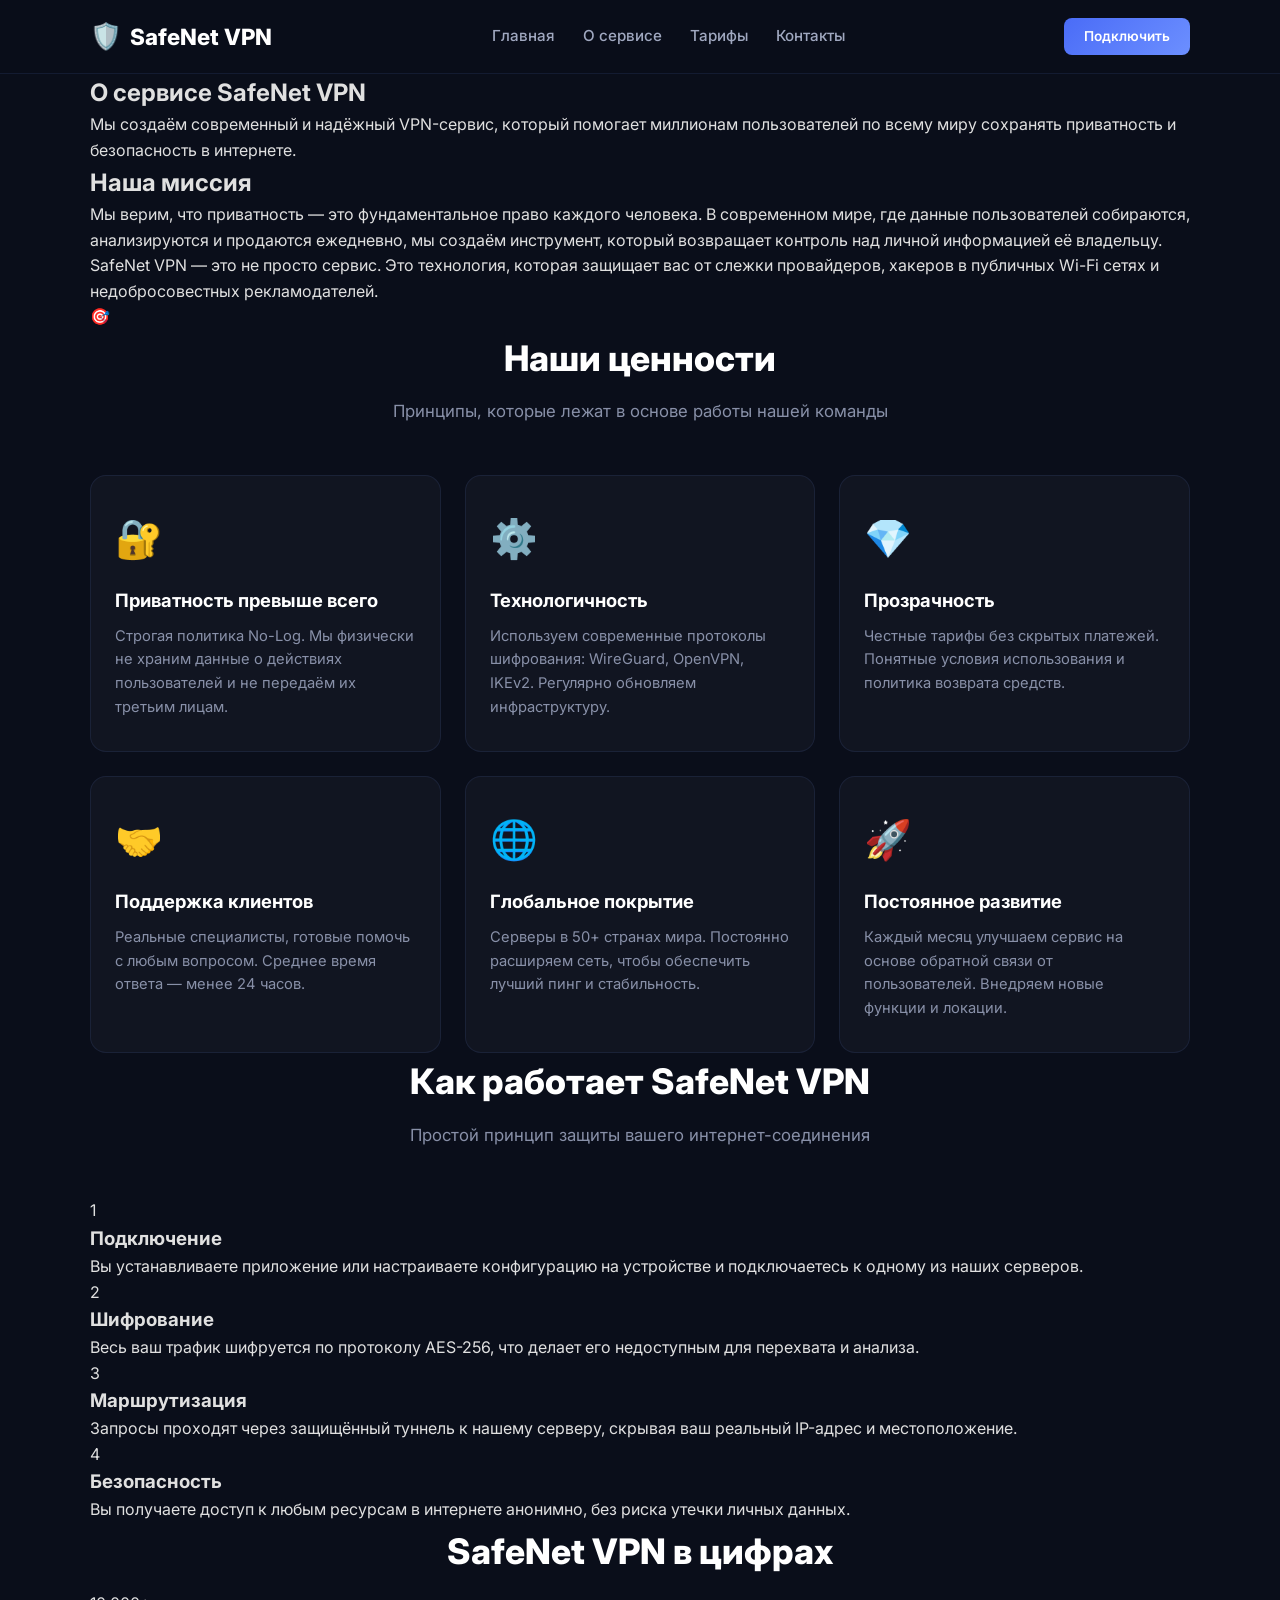
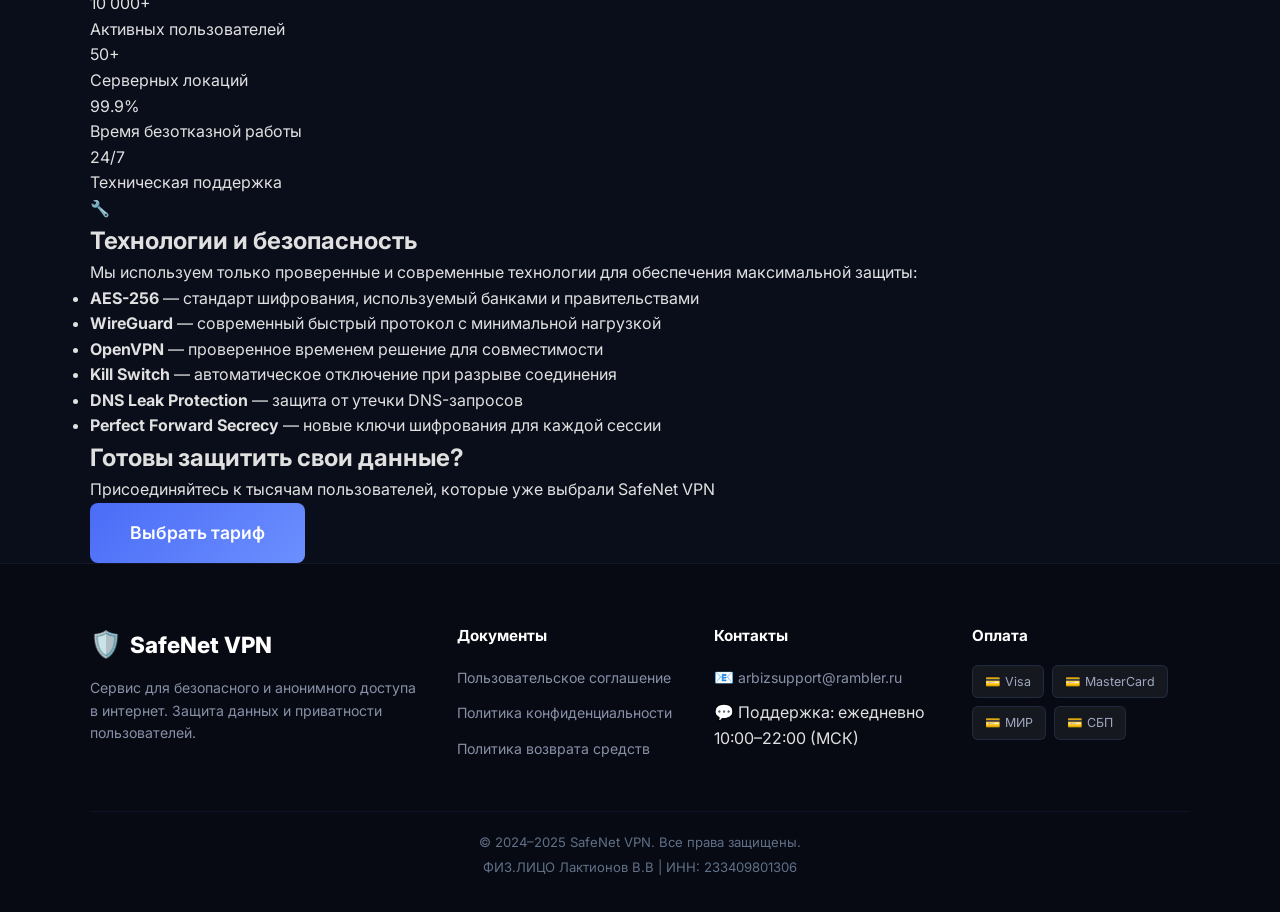
==== about.html @ b66c5278 "Create about.html" ====
<!DOCTYPE html>
<html lang="ru">
<head>
    <meta charset="UTF-8">
    <meta name="viewport" content="width=device-width, initial-scale=1.0">
    <title>О сервисе — SafeNet VPN</title>
    <link rel="stylesheet" href="styles.css">
    <link href="https://fonts.googleapis.com/css2?family=Inter:wght@400;500;600;700;800&display=swap" rel="stylesheet">
</head>
<body>

<header class="header">
    <div class="container header-inner">
        <a href="index.html" class="logo"><span class="logo-icon">🛡️</span> SafeNet VPN</a>
        <nav class="nav">
            <a href="index.html">Главная</a>
            <a href="about.html">О сервисе</a>
            <a href="index.html#pricing">Тарифы</a>
            <a href="contacts.html">Контакты</a>
        </nav>
        <a href="index.html#pricing" class="btn btn-sm">Подключить</a>
    </div>
</header>

<!-- HERO -->
<section class="about-hero">
    <div class="container">
        <h1>О сервисе SafeNet VPN</h1>
        <p class="about-lead">Мы создаём современный и надёжный VPN-сервис, который помогает миллионам пользователей по всему миру сохранять приватность и безопасность в интернете.</p>
    </div>
</section>

<!-- MISSION -->
<section class="about-section">
    <div class="container">
        <div class="about-grid">
            <div class="about-text">
                <h2>Наша миссия</h2>
                <p>Мы верим, что приватность — это фундаментальное право каждого человека. В современном мире, где данные пользователей собираются, анализируются и продаются ежедневно, мы создаём инструмент, который возвращает контроль над личной информацией её владельцу.</p>
                <p>SafeNet VPN — это не просто сервис. Это технология, которая защищает вас от слежки провайдеров, хакеров в публичных Wi-Fi сетях и недобросовестных рекламодателей.</p>
            </div>
            <div class="about-visual">🎯</div>
        </div>
    </div>
</section>

<!-- VALUES -->
<section class="about-section alt-bg">
    <div class="container">
        <h2 class="section-title">Наши ценности</h2>
        <p class="section-sub">Принципы, которые лежат в основе работы нашей команды</p>
        <div class="features-grid">
            <div class="feature-card">
                <div class="feature-icon">🔐</div>
                <h3>Приватность превыше всего</h3>
                <p>Строгая политика No-Log. Мы физически не храним данные о действиях пользователей и не передаём их третьим лицам.</p>
            </div>
            <div class="feature-card">
                <div class="feature-icon">⚙️</div>
                <h3>Технологичность</h3>
                <p>Используем современные протоколы шифрования: WireGuard, OpenVPN, IKEv2. Регулярно обновляем инфраструктуру.</p>
            </div>
            <div class="feature-card">
                <div class="feature-icon">💎</div>
                <h3>Прозрачность</h3>
                <p>Честные тарифы без скрытых платежей. Понятные условия использования и политика возврата средств.</p>
            </div>
            <div class="feature-card">
                <div class="feature-icon">🤝</div>
                <h3>Поддержка клиентов</h3>
                <p>Реальные специалисты, готовые помочь с любым вопросом. Среднее время ответа — менее 24 часов.</p>
            </div>
            <div class="feature-card">
                <div class="feature-icon">🌐</div>
                <h3>Глобальное покрытие</h3>
                <p>Серверы в 50+ странах мира. Постоянно расширяем сеть, чтобы обеспечить лучший пинг и стабильность.</p>
            </div>
            <div class="feature-card">
                <div class="feature-icon">🚀</div>
                <h3>Постоянное развитие</h3>
                <p>Каждый месяц улучшаем сервис на основе обратной связи от пользователей. Внедряем новые функции и локации.</p>
            </div>
        </div>
    </div>
</section>

<!-- HOW IT WORKS -->
<section class="about-section">
    <div class="container">
        <h2 class="section-title">Как работает SafeNet VPN</h2>
        <p class="section-sub">Простой принцип защиты вашего интернет-соединения</p>
        <div class="steps-grid">
            <div class="step-card">
                <div class="step-num">1</div>
                <h3>Подключение</h3>
                <p>Вы устанавливаете приложение или настраиваете конфигурацию на устройстве и подключаетесь к одному из наших серверов.</p>
            </div>
            <div class="step-card">
                <div class="step-num">2</div>
                <h3>Шифрование</h3>
                <p>Весь ваш трафик шифруется по протоколу AES-256, что делает его недоступным для перехвата и анализа.</p>
            </div>
            <div class="step-card">
                <div class="step-num">3</div>
                <h3>Маршрутизация</h3>
                <p>Запросы проходят через защищённый туннель к нашему серверу, скрывая ваш реальный IP-адрес и местоположение.</p>
            </div>
            <div class="step-card">
                <div class="step-num">4</div>
                <h3>Безопасность</h3>
                <p>Вы получаете доступ к любым ресурсам в интернете анонимно, без риска утечки личных данных.</p>
            </div>
        </div>
    </div>
</section>

<!-- STATS -->
<section class="about-section alt-bg">
    <div class="container">
        <h2 class="section-title">SafeNet VPN в цифрах</h2>
        <div class="stats-grid">
            <div class="stat-box">
                <div class="stat-big">10 000+</div>
                <div class="stat-label-big">Активных пользователей</div>
            </div>
            <div class="stat-box">
                <div class="stat-big">50+</div>
                <div class="stat-label-big">Серверных локаций</div>
            </div>
            <div class="stat-box">
                <div class="stat-big">99.9%</div>
                <div class="stat-label-big">Время безотказной работы</div>
            </div>
            <div class="stat-box">
                <div class="stat-big">24/7</div>
                <div class="stat-label-big">Техническая поддержка</div>
            </div>
        </div>
    </div>
</section>

<!-- TECH STACK -->
<section class="about-section">
    <div class="container">
        <div class="about-grid reverse">
            <div class="about-visual">🔧</div>
            <div class="about-text">
                <h2>Технологии и безопасность</h2>
                <p>Мы используем только проверенные и современные технологии для обеспечения максимальной защиты:</p>
                <ul class="tech-list">
                    <li><strong>AES-256</strong> — стандарт шифрования, используемый банками и правительствами</li>
                    <li><strong>WireGuard</strong> — современный быстрый протокол с минимальной нагрузкой</li>
                    <li><strong>OpenVPN</strong> — проверенное временем решение для совместимости</li>
                    <li><strong>Kill Switch</strong> — автоматическое отключение при разрыве соединения</li>
                    <li><strong>DNS Leak Protection</strong> — защита от утечки DNS-запросов</li>
                    <li><strong>Perfect Forward Secrecy</strong> — новые ключи шифрования для каждой сессии</li>
                </ul>
            </div>
        </div>
    </div>
</section>

<!-- CTA -->
<section class="cta-section">
    <div class="container">
        <div class="cta-box">
            <h2>Готовы защитить свои данные?</h2>
            <p>Присоединяйтесь к тысячам пользователей, которые уже выбрали SafeNet VPN</p>
            <a href="index.html#pricing" class="btn btn-lg">Выбрать тариф</a>
        </div>
    </div>
</section>

<!-- FOOTER -->
<footer class="footer">
    <div class="container">
        <div class="footer-grid">
            <div class="footer-col">
                <div class="logo footer-logo">
                    <span class="logo-icon">🛡️</span> SafeNet VPN
                </div>
                <p class="footer-desc">Сервис для безопасного и анонимного доступа в интернет. Защита данных и приватности пользователей.</p>
            </div>
            <div class="footer-col">
                <h4>Документы</h4>
                <ul>
                    <li><a href="terms.html">Пользовательское соглашение</a></li>
                    <li><a href="privacy.html">Политика конфиденциальности</a></li>
                    <li><a href="refund.html">Политика возврата средств</a></li>
                </ul>
            </div>
            <div class="footer-col">
                <h4>Контакты</h4>
                <ul>
                    <li>📧 <a href="mailto:arbizsupport@rambler.ru">arbizsupport@rambler.ru</a></li>
                    <li>💬 Поддержка: ежедневно 10:00–22:00 (МСК)</li>
                </ul>
            </div>
            <div class="footer-col">
                <h4>Оплата</h4>
                <div class="payment-icons">
                    <span class="payment-badge">💳 Visa</span>
                    <span class="payment-badge">💳 MasterCard</span>
                    <span class="payment-badge">💳 МИР</span>
                    <span class="payment-badge">💳 СБП</span>
                </div>
            </div>
        </div>
        <div class="footer-bottom">
            <p>© 2024–2025 SafeNet VPN. Все права защищены.</p>
            <p>ФИЗ.ЛИЦО Лактионов В.В | ИНН: 233409801306</p>
        </div>
    </div>
</footer>

</body>
</html>
---- styles.css ----
*, *::before, *::after {
    margin: 0;
    padding: 0;
    box-sizing: border-box;
}

html { scroll-behavior: smooth; }

body {
    font-family: 'Inter', -apple-system, BlinkMacSystemFont, sans-serif;
    color: #e0e0e0;
    background: #0a0e1a;
    line-height: 1.6;
}

a {
    color: #6c8fff;
    text-decoration: none;
    transition: color 0.3s;
}
a:hover { color: #a0b8ff; }

.container {
    max-width: 1140px;
    margin: 0 auto;
    padding: 0 20px;
}

/* HEADER */
.header {
    background: rgba(10, 14, 26, 0.95);
    backdrop-filter: blur(10px);
    border-bottom: 1px solid rgba(108, 143, 255, 0.1);
    position: sticky;
    top: 0;
    z-index: 1000;
    padding: 16px 0;
}
.header-inner {
    display: flex;
    align-items: center;
    justify-content: space-between;
}
.logo {
    font-size: 1.4rem;
    font-weight: 800;
    color: #ffffff;
    display: flex;
    align-items: center;
    gap: 8px;
}
.logo:hover { color: #ffffff; }
.logo-icon { font-size: 1.6rem; }
.nav { display: flex; gap: 28px; }
.nav a {
    color: #a0a8c0;
    font-weight: 500;
    font-size: 0.95rem;
}
.nav a:hover { color: #ffffff; }

/* BUTTONS */
.btn {
    display: inline-block;
    padding: 12px 28px;
    background: linear-gradient(135deg, #4a6cf7, #6c8fff);
    color: #ffffff;
    font-weight: 600;
    font-size: 0.95rem;
    border-radius: 8px;
    border: none;
    cursor: pointer;
    transition: all 0.3s;
    text-align: center;
}
.btn:hover {
    background: linear-gradient(135deg, #3a5ce5, #5a7fee);
    color: #ffffff;
    transform: translateY(-2px);
    box-shadow: 0 8px 25px rgba(74, 108, 247, 0.3);
}
.btn-sm { padding: 8px 20px; font-size: 0.85rem; }
.btn-lg { padding: 16px 40px; font-size: 1.1rem; }
.btn-outline {
    background: transparent;
    border: 2px solid #4a6cf7;
    color: #6c8fff;
}
.btn-outline:hover {
    background: #4a6cf7;
    color: #ffffff;
}

/* HERO */
.hero {
    padding: 100px 0 80px;
    text-align: center;
    background: radial-gradient(ellipse at center top, rgba(74, 108, 247, 0.15), transparent 60%);
}
.hero h1 {
    font-size: 3.2rem;
    font-weight: 800;
    color: #ffffff;
    line-height: 1.2;
    margin-bottom: 20px;
}
.hero-sub {
    font-size: 1.15rem;
    color: #8890a8;
    max-width: 560px;
    margin: 0 auto 36px;
}
.hero-stats {
    display: flex;
    justify-content: center;
    gap: 60px;
    margin-top: 50px;
}
.stat-num {
    display: block;
    font-size: 2rem;
    font-weight: 800;
    color: #6c8fff;
}
.stat-label {
    font-size: 0.85rem;
    color: #8890a8;
}

/* SECTIONS */
.section-title {
    text-align: center;
    font-size: 2.2rem;
    font-weight: 800;
    color: #ffffff;
    margin-bottom: 12px;
}
.section-sub {
    text-align: center;
    color: #8890a8;
    font-size: 1.05rem;
    margin-bottom: 50px;
}

/* FEATURES */
.features { padding: 80px 0; }
.features-grid {
    display: grid;
    grid-template-columns: repeat(3, 1fr);
    gap: 24px;
}
.feature-card {
    background: rgba(255, 255, 255, 0.03);
    border: 1px solid rgba(108, 143, 255, 0.1);
    border-radius: 16px;
    padding: 32px 24px;
    transition: all 0.3s;
}
.feature-card:hover {
    border-color: rgba(108, 143, 255, 0.3);
    transform: translateY(-4px);
    box-shadow: 0 12px 40px rgba(74, 108, 247, 0.1);
}
.feature-icon { font-size: 2.4rem; margin-bottom: 16px; }
.feature-card h3 {
    color: #ffffff;
    font-size: 1.15rem;
    margin-bottom: 10px;
}
.feature-card p {
    color: #8890a8;
    font-size: 0.92rem;
    line-height: 1.6;
}

/* PRICING */
.pricing {
    padding: 80px 0;
    background: rgba(255, 255, 255, 0.01);
}
.pricing-grid {
    display: grid;
    grid-template-columns: repeat(3, 1fr);
    gap: 24px;
    align-items: start;
}
.price-card {
    background: rgba(255, 255, 255, 0.03);
    border: 1px solid rgba(108, 143, 255, 0.1);
    border-radius: 20px;
    padding: 36px 28px;
    text-align: center;
    position: relative;
    transition: all 0.3s;
}
.price-card:hover {
    border-color: rgba(108, 143, 255, 0.3);
    transform: translateY(-4px);
}
.price-card.popular {
    border-color: #4a6cf7;
    background: rgba(74, 108, 247, 0.08);
    transform: scale(1.05);
}
.price-card.popular:hover {
    transform: scale(1.05) translateY(-4px);
}
.popular-badge {
    position: absolute;
    top: -14px;
    left: 50%;
    transform: translateX(-50%);
    background: linear-gradient(135deg, #4a6cf7, #6c8fff);
    color: white;
    font-size: 0.8rem;
    font-weight: 600;
    padding: 6px 20px;
    border-radius: 20px;
}
.price-name {
    font-size: 1.2rem;
    font-weight: 600;
    color: #a0a8c0;
    margin-bottom: 12px;
}
.price-amount {
    font-size: 2.8rem;
    font-weight: 800;
    color: #ffffff;
    margin-bottom: 28px;
}
.price-amount span {
    font-size: 1rem;
    color: #8890a8;
    font-weight: 400;
}
.price-features {
    list-style: none;
    text-align: left;
    margin-bottom: 28px;
}
.price-features li {
    padding: 8px 0;
    font-size: 0.92rem;
    color: #c0c8d8;
    border-bottom: 1px solid rgba(255, 255, 255, 0.04);
}
.price-card .btn,
.price-card .btn-outline { width: 100%; }

/* FAQ */
.faq { padding: 80px 0; }
.faq-list {
    max-width: 700px;
    margin: 0 auto;
}
.faq-item {
    border: 1px solid rgba(108, 143, 255, 0.1);
    border-radius: 12px;
    margin-bottom: 12px;
    overflow: hidden;
    background: rgba(255, 255, 255, 0.02);
}
.faq-question {
    display: flex;
    justify-content: space-between;
    align-items: center;
    padding: 18px 24px;
    cursor: pointer;
    font-weight: 600;
    color: #ffffff;
    font-size: 0.98rem;
    transition: background 0.3s;
}
.faq-question:hover { background: rgba(108, 143, 255, 0.05); }
.faq-toggle {
    font-size: 1.4rem;
    color: #6c8fff;
    transition: transform 0.3s;
}
.faq-answer {
    max-height: 0;
    overflow: hidden;
    transition: max-height 0.4s ease, padding 0.4s ease;
}
.faq-item.active .faq-answer {
    max-height: 300px;
    padding: 0 24px 20px;
}
.faq-item.active .faq-toggle { transform: rotate(45deg); }
.faq-answer p {
    color: #8890a8;
    font-size: 0.92rem;
    line-height: 1.7;
}

/* FOOTER */
.footer {
    padding: 60px 0 30px;
    border-top: 1px solid rgba(108, 143, 255, 0.1);
    background: rgba(0, 0, 0, 0.3);
}
.footer-grid {
    display: grid;
    grid-template-columns: 1.5fr 1fr 1fr 1fr;
    gap: 40px;
    margin-bottom: 40px;
}
.footer-logo { margin-bottom: 12px; }
.footer-desc {
    color: #8890a8;
    font-size: 0.88rem;
    line-height: 1.6;
}
.footer-col h4 {
    color: #ffffff;
    font-size: 0.95rem;
    margin-bottom: 16px;
}
.footer-col ul { list-style: none; }
.footer-col ul li { margin-bottom: 10px; }
.footer-col ul li a {
    color: #8890a8;
    font-size: 0.88rem;
}
.footer-col ul li a:hover { color: #6c8fff; }
.payment-icons {
    display: flex;
    flex-wrap: wrap;
    gap: 8px;
}
.payment-badge {
    background: rgba(255, 255, 255, 0.06);
    border: 1px solid rgba(108, 143, 255, 0.15);
    padding: 6px 12px;
    border-radius: 6px;
    font-size: 0.78rem;
    color: #a0a8c0;
}
.footer-bottom {
    border-top: 1px solid rgba(108, 143, 255, 0.08);
    padding-top: 20px;
    text-align: center;
}
.footer-bottom p {
    color: #607088;
    font-size: 0.82rem;
    margin-bottom: 4px;
}

/* LEGAL PAGES */
.legal-page {
    padding: 80px 0;
    min-height: 70vh;
}
.legal-page h1 {
    font-size: 2.4rem;
    font-weight: 800;
    color: #ffffff;
    margin-bottom: 8px;
}
.legal-date {
    color: #6c8fff;
    font-size: 0.9rem;
    margin-bottom: 40px;
}
.legal-page h2 {
    color: #ffffff;
    font-size: 1.3rem;
    margin-top: 36px;
    margin-bottom: 12px;
}
.legal-page p {
    color: #a0a8c0;
    margin-bottom: 12px;
    font-size: 0.94rem;
    line-height: 1.7;
}
.legal-page ul {
    margin: 12px 0 20px 24px;
    color: #a0a8c0;
    font-size: 0.94rem;
}
.legal-page ul li { margin-bottom: 8px; }

/* CONTACTS */
.contacts-grid {
    display: grid;
    grid-template-columns: repeat(3, 1fr);
    gap: 24px;
    margin: 40px 0 60px;
}
.contact-card {
    background: rgba(255, 255, 255, 0.03);
    border: 1px solid rgba(108, 143, 255, 0.1);
    border-radius: 16px;
    padding: 32px 24px;
    text-align: center;
}
.contact-card h3 {
    color: #ffffff;
    margin: 12px 0 8px;
}
.contact-card p {
    color: #8890a8;
    font-size: 0.9rem;
}
.contact-form-section {
    max-width: 600px;
    margin: 0 auto;
}
.contact-form-section h2 {
    color: #ffffff;
    font-size: 1.6rem;
    margin-bottom: 24px;
    text-align: center;
}
.form-group { margin-bottom: 20px; }
.form-group label {
    display: block;
    color: #a0a8c0;
    font-size: 0.9rem;
    margin-bottom: 6px;
    font-weight: 500;
}
.form-group input,
.form-group textarea {
    width: 100%;
    padding: 12px 16px;
    background: rgba(255, 255, 255, 0.04);
    border: 1px solid rgba(108, 143, 255, 0.15);
    border-radius: 8px;
    color: #e0e0e0;
    font-family: 'Inter', sans-serif;
    font-size: 0.95rem;
    transition: border-color 0.3s;
}
.form-group input:focus,
.form-group textarea:focus {
    outline: none;
    border-color: #4a6cf7;
}
.contact-form .btn { width: 100%; }

/* RESPONSIVE */
@media (max-width: 768px) {
    .hero h1 { font-size: 2rem; }
    .hero-stats { flex-direction: column; gap: 20px; }
    .features-grid,
    .pricing-grid,
    .contacts-grid { grid-template-columns: 1fr; }
    .footer-grid { grid-template-columns: 1fr; gap: 30px; }
    .price-card.popular { transform: none; }
    .price-card.popular:hover { transform: translateY(-4px); }
    .nav { display: none; }
}
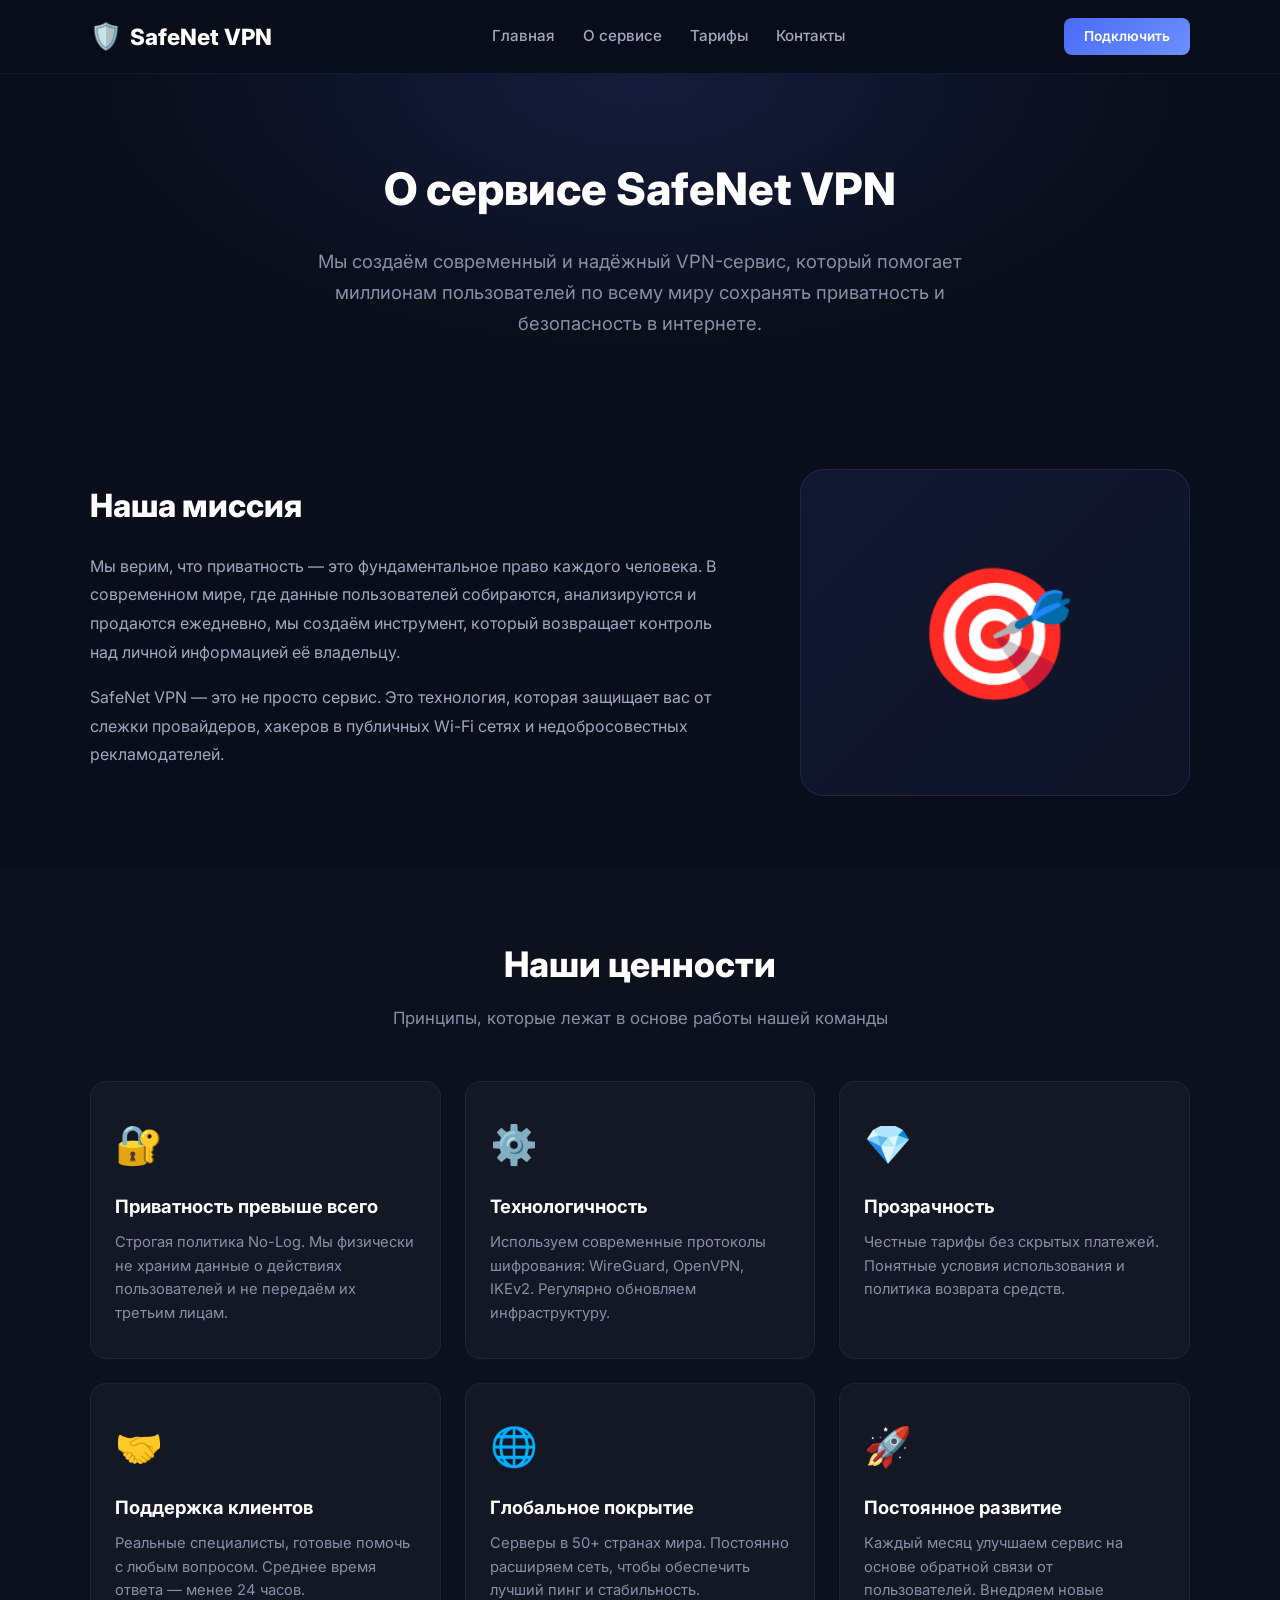
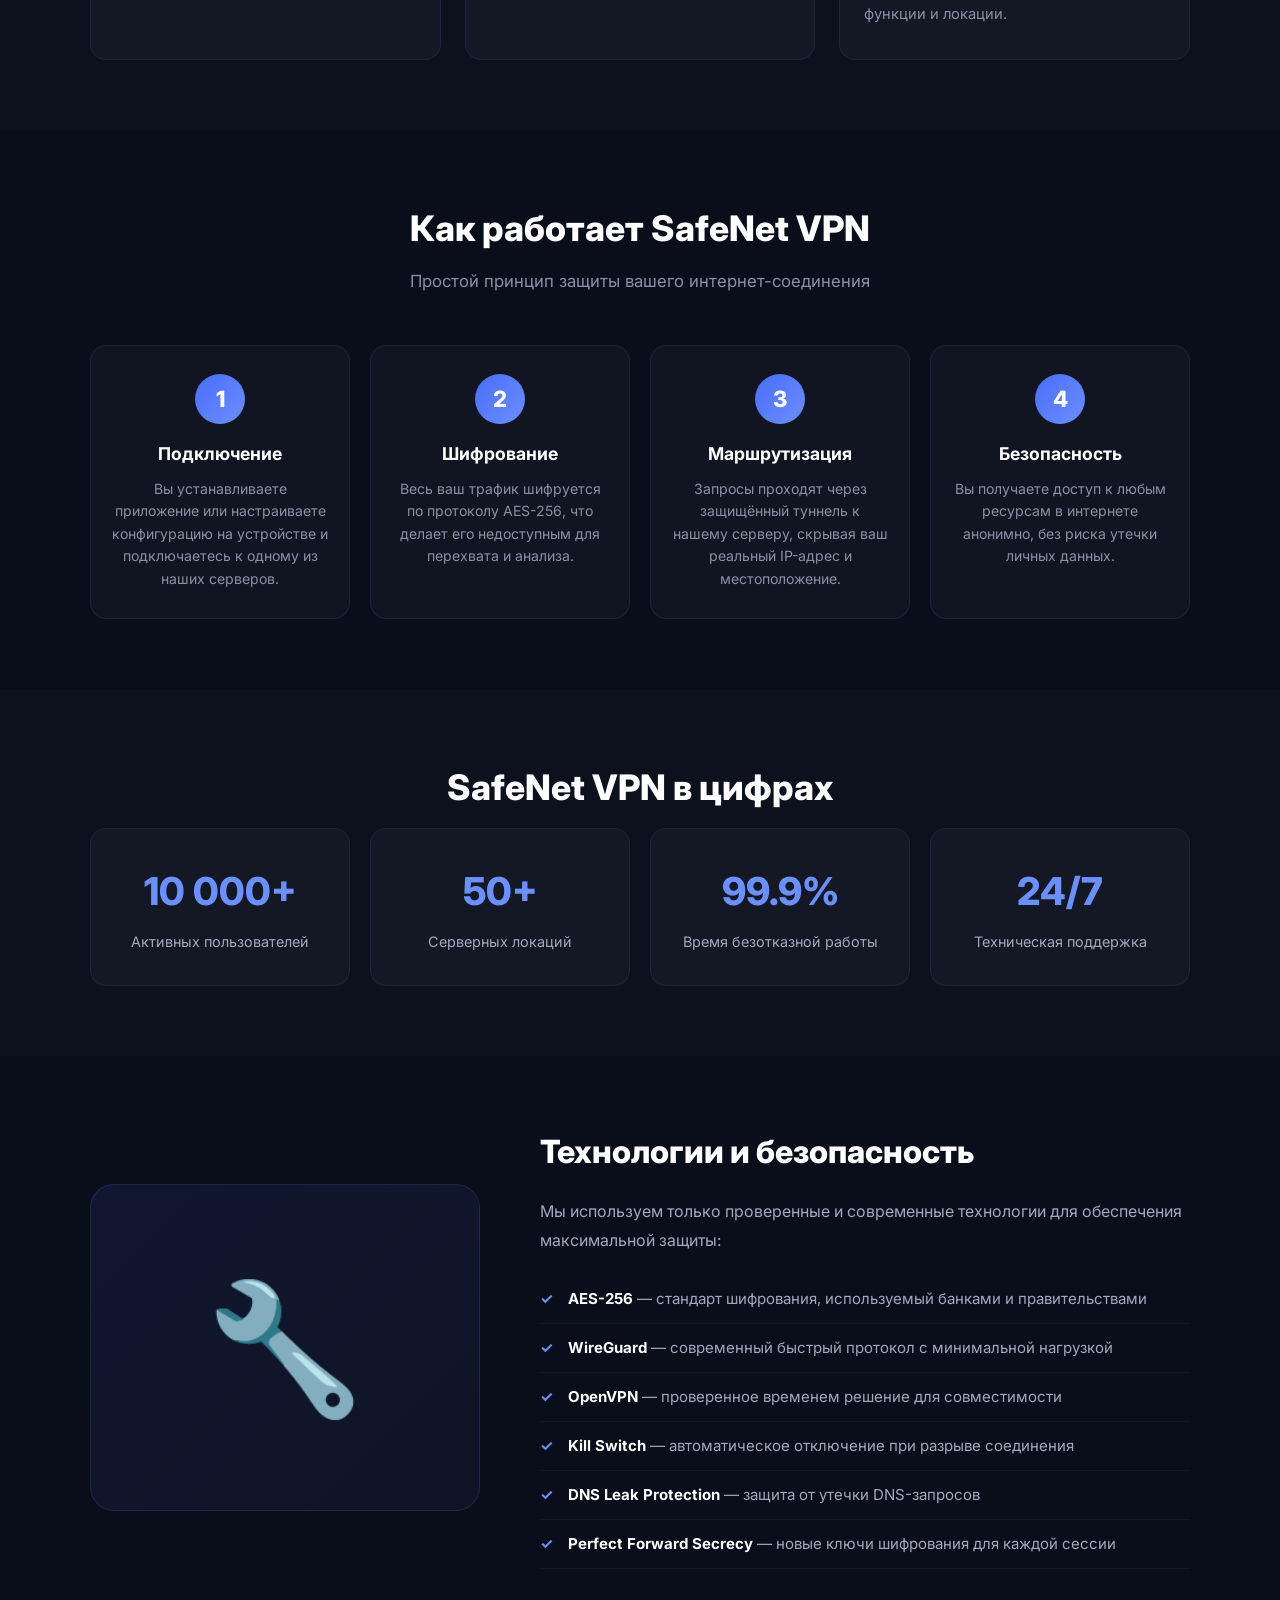
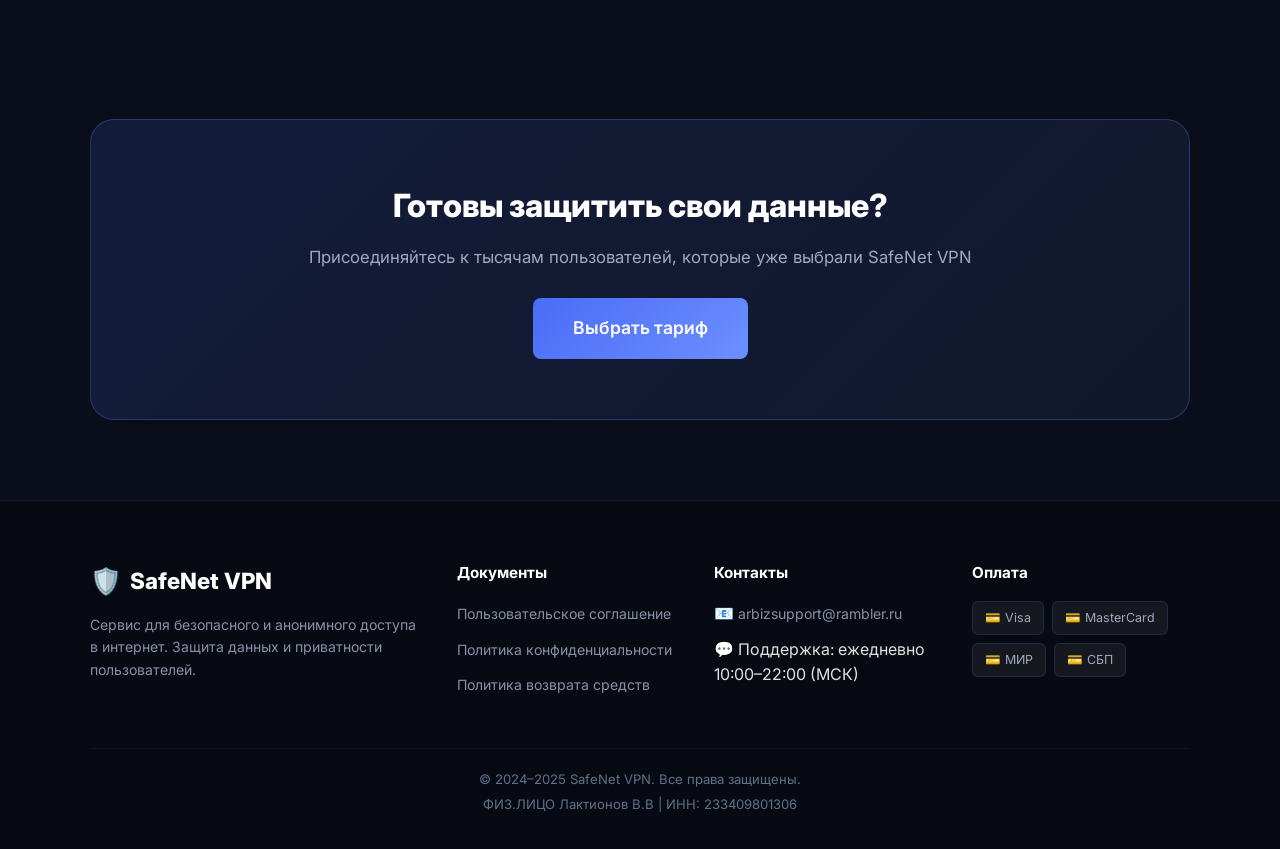
==== commit 3ccbc219: "Update about.html" ====
--- a/about.html
+++ b/about.html
@@ -22,7 +22,6 @@
     </div>
 </header>
 
-<!-- HERO -->
 <section class="about-hero">
     <div class="container">
         <h1>О сервисе SafeNet VPN</h1>
@@ -30,7 +29,6 @@
     </div>
 </section>
 
-<!-- MISSION -->
 <section class="about-section">
     <div class="container">
         <div class="about-grid">
@@ -44,7 +42,6 @@
     </div>
 </section>
 
-<!-- VALUES -->
 <section class="about-section alt-bg">
     <div class="container">
         <h2 class="section-title">Наши ценности</h2>
@@ -84,7 +81,6 @@
     </div>
 </section>
 
-<!-- HOW IT WORKS -->
 <section class="about-section">
     <div class="container">
         <h2 class="section-title">Как работает SafeNet VPN</h2>
@@ -114,7 +110,6 @@
     </div>
 </section>
 
-<!-- STATS -->
 <section class="about-section alt-bg">
     <div class="container">
         <h2 class="section-title">SafeNet VPN в цифрах</h2>
@@ -139,7 +134,6 @@
     </div>
 </section>
 
-<!-- TECH STACK -->
 <section class="about-section">
     <div class="container">
         <div class="about-grid reverse">
@@ -160,7 +154,6 @@
     </div>
 </section>
 
-<!-- CTA -->
 <section class="cta-section">
     <div class="container">
         <div class="cta-box">
@@ -171,7 +164,6 @@
     </div>
 </section>
 
-<!-- FOOTER -->
 <footer class="footer">
     <div class="container">
         <div class="footer-grid">
--- a/styles.css
+++ b/styles.css
@@ -454,3 +454,214 @@
     .price-card.popular:hover { transform: translateY(-4px); }
     .nav { display: none; }
 }
+/* ===== ABOUT PAGE ===== */
+.about-hero {
+    padding: 80px 0 60px;
+    text-align: center;
+    background: radial-gradient(ellipse at center top, rgba(74, 108, 247, 0.15), transparent 60%);
+}
+
+.about-hero h1 {
+    font-size: 2.8rem;
+    font-weight: 800;
+    color: #ffffff;
+    margin-bottom: 20px;
+}
+
+.about-lead {
+    font-size: 1.15rem;
+    color: #8890a8;
+    max-width: 720px;
+    margin: 0 auto;
+    line-height: 1.7;
+}
+
+.about-section {
+    padding: 70px 0;
+}
+
+.about-section.alt-bg {
+    background: rgba(255, 255, 255, 0.01);
+}
+
+.about-grid {
+    display: grid;
+    grid-template-columns: 1fr 0.6fr;
+    gap: 60px;
+    align-items: center;
+}
+
+.about-grid.reverse {
+    grid-template-columns: 0.6fr 1fr;
+}
+
+.about-text h2 {
+    font-size: 2rem;
+    font-weight: 800;
+    color: #ffffff;
+    margin-bottom: 20px;
+}
+
+.about-text p {
+    color: #a0a8c0;
+    font-size: 1rem;
+    line-height: 1.8;
+    margin-bottom: 16px;
+}
+
+.about-visual {
+    font-size: 8rem;
+    text-align: center;
+    background: linear-gradient(135deg, rgba(74, 108, 247, 0.1), rgba(108, 143, 255, 0.05));
+    border: 1px solid rgba(108, 143, 255, 0.15);
+    border-radius: 24px;
+    padding: 60px 40px;
+}
+
+/* STEPS */
+.steps-grid {
+    display: grid;
+    grid-template-columns: repeat(4, 1fr);
+    gap: 20px;
+}
+
+.step-card {
+    background: rgba(255, 255, 255, 0.03);
+    border: 1px solid rgba(108, 143, 255, 0.1);
+    border-radius: 16px;
+    padding: 28px 20px;
+    text-align: center;
+    transition: all 0.3s;
+}
+
+.step-card:hover {
+    border-color: rgba(108, 143, 255, 0.3);
+    transform: translateY(-4px);
+}
+
+.step-num {
+    width: 50px;
+    height: 50px;
+    margin: 0 auto 16px;
+    background: linear-gradient(135deg, #4a6cf7, #6c8fff);
+    color: #ffffff;
+    border-radius: 50%;
+    display: flex;
+    align-items: center;
+    justify-content: center;
+    font-size: 1.4rem;
+    font-weight: 800;
+}
+
+.step-card h3 {
+    color: #ffffff;
+    font-size: 1.1rem;
+    margin-bottom: 10px;
+}
+
+.step-card p {
+    color: #8890a8;
+    font-size: 0.88rem;
+    line-height: 1.6;
+}
+
+/* STATS BIG */
+.stats-grid {
+    display: grid;
+    grid-template-columns: repeat(4, 1fr);
+    gap: 20px;
+}
+
+.stat-box {
+    text-align: center;
+    padding: 32px 20px;
+    background: rgba(255, 255, 255, 0.03);
+    border: 1px solid rgba(108, 143, 255, 0.1);
+    border-radius: 16px;
+}
+
+.stat-big {
+    font-size: 2.4rem;
+    font-weight: 800;
+    color: #6c8fff;
+    margin-bottom: 8px;
+}
+
+.stat-label-big {
+    color: #a0a8c0;
+    font-size: 0.9rem;
+}
+
+/* TECH LIST */
+.tech-list {
+    list-style: none;
+    margin-top: 20px;
+}
+
+.tech-list li {
+    padding: 12px 0 12px 28px;
+    color: #a0a8c0;
+    border-bottom: 1px solid rgba(255, 255, 255, 0.04);
+    position: relative;
+    font-size: 0.94rem;
+}
+
+.tech-list li::before {
+    content: "✓";
+    position: absolute;
+    left: 0;
+    color: #6c8fff;
+    font-weight: 700;
+}
+
+.tech-list li strong {
+    color: #ffffff;
+}
+
+/* CTA */
+.cta-section {
+    padding: 80px 0;
+}
+
+.cta-box {
+    background: linear-gradient(135deg, rgba(74, 108, 247, 0.15), rgba(108, 143, 255, 0.08));
+    border: 1px solid rgba(108, 143, 255, 0.25);
+    border-radius: 24px;
+    padding: 60px 40px;
+    text-align: center;
+}
+
+.cta-box h2 {
+    color: #ffffff;
+    font-size: 2rem;
+    font-weight: 800;
+    margin-bottom: 12px;
+}
+
+.cta-box p {
+    color: #a0a8c0;
+    font-size: 1.05rem;
+    margin-bottom: 28px;
+}
+
+/* RESPONSIVE FOR ABOUT */
+@media (max-width: 768px) {
+    .about-hero h1 { font-size: 1.8rem; }
+    .about-grid,
+    .about-grid.reverse {
+        grid-template-columns: 1fr;
+        gap: 30px;
+    }
+    .about-visual {
+        font-size: 5rem;
+        padding: 40px 20px;
+    }
+    .steps-grid,
+    .stats-grid {
+        grid-template-columns: repeat(2, 1fr);
+    }
+    .cta-box {
+        padding: 40px 20px;
+    }
+    .cta-box h2 { font-size: 1.5rem; }
+}
